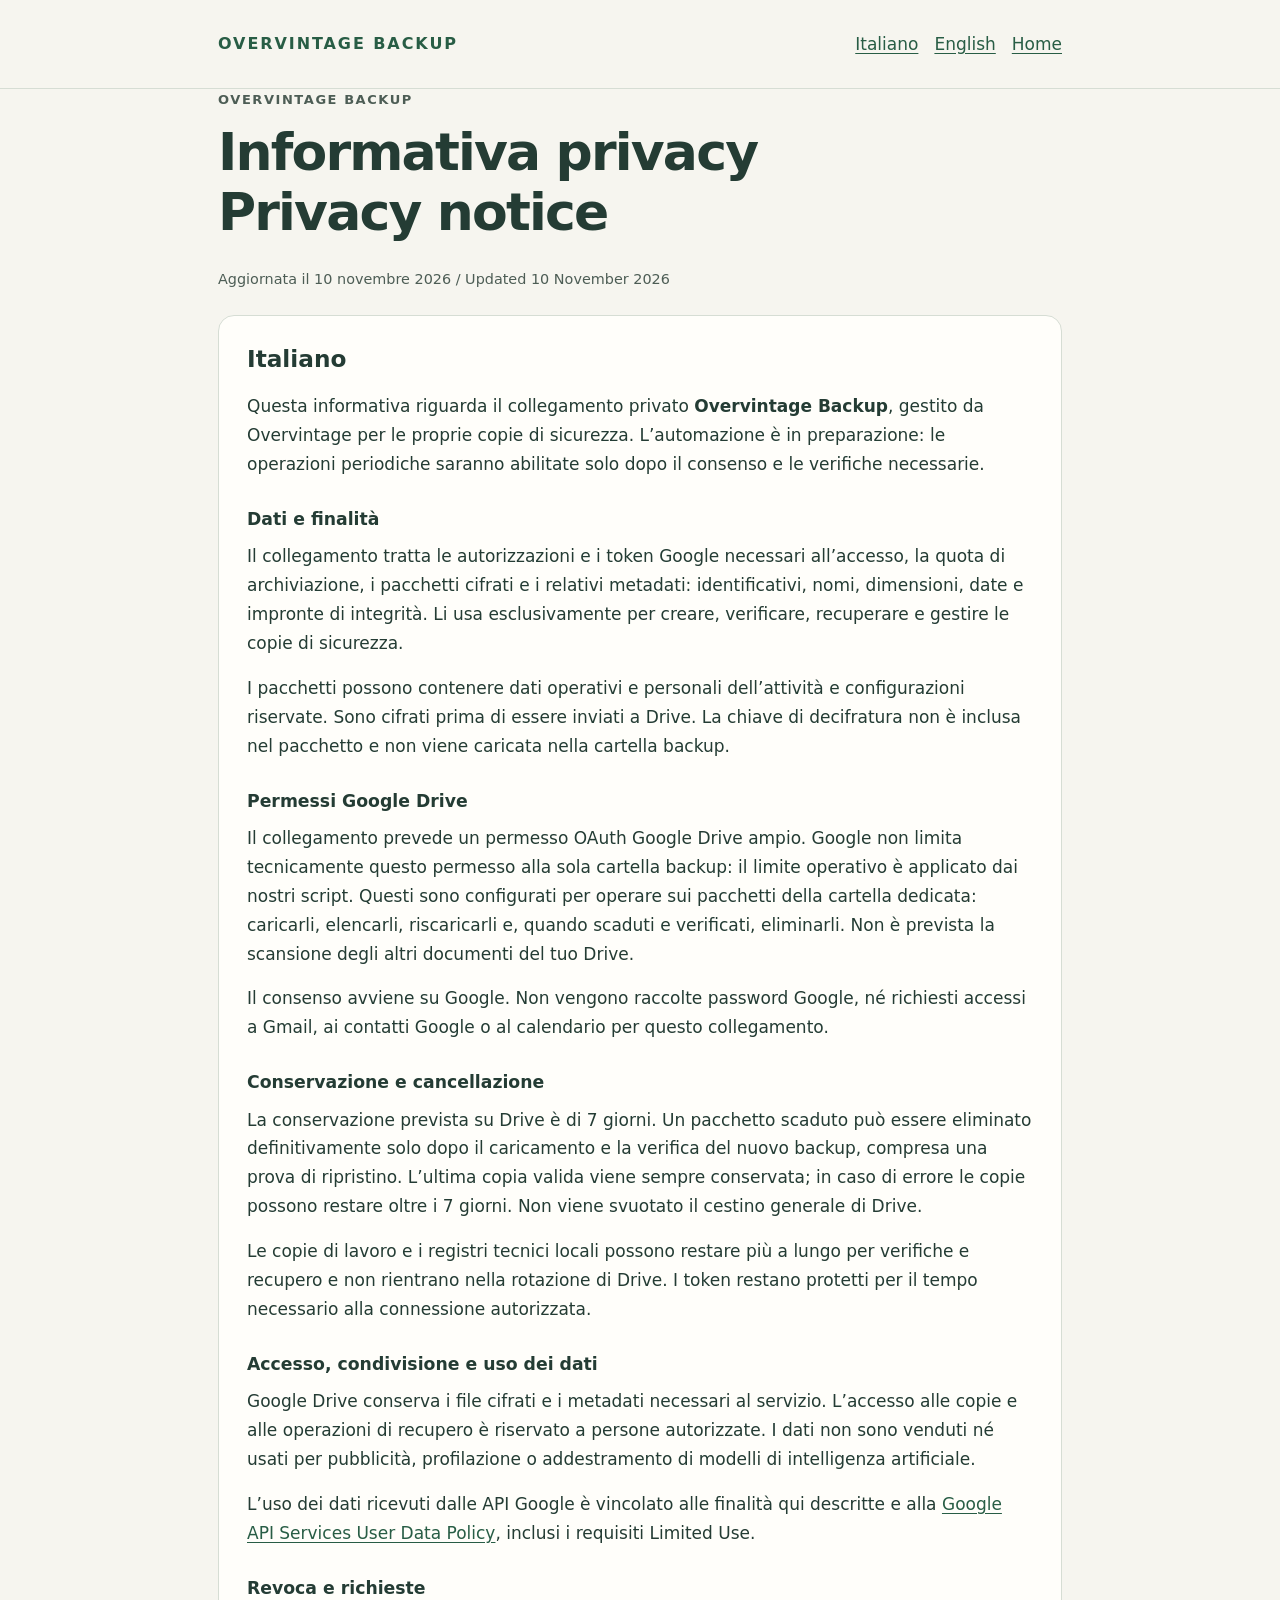
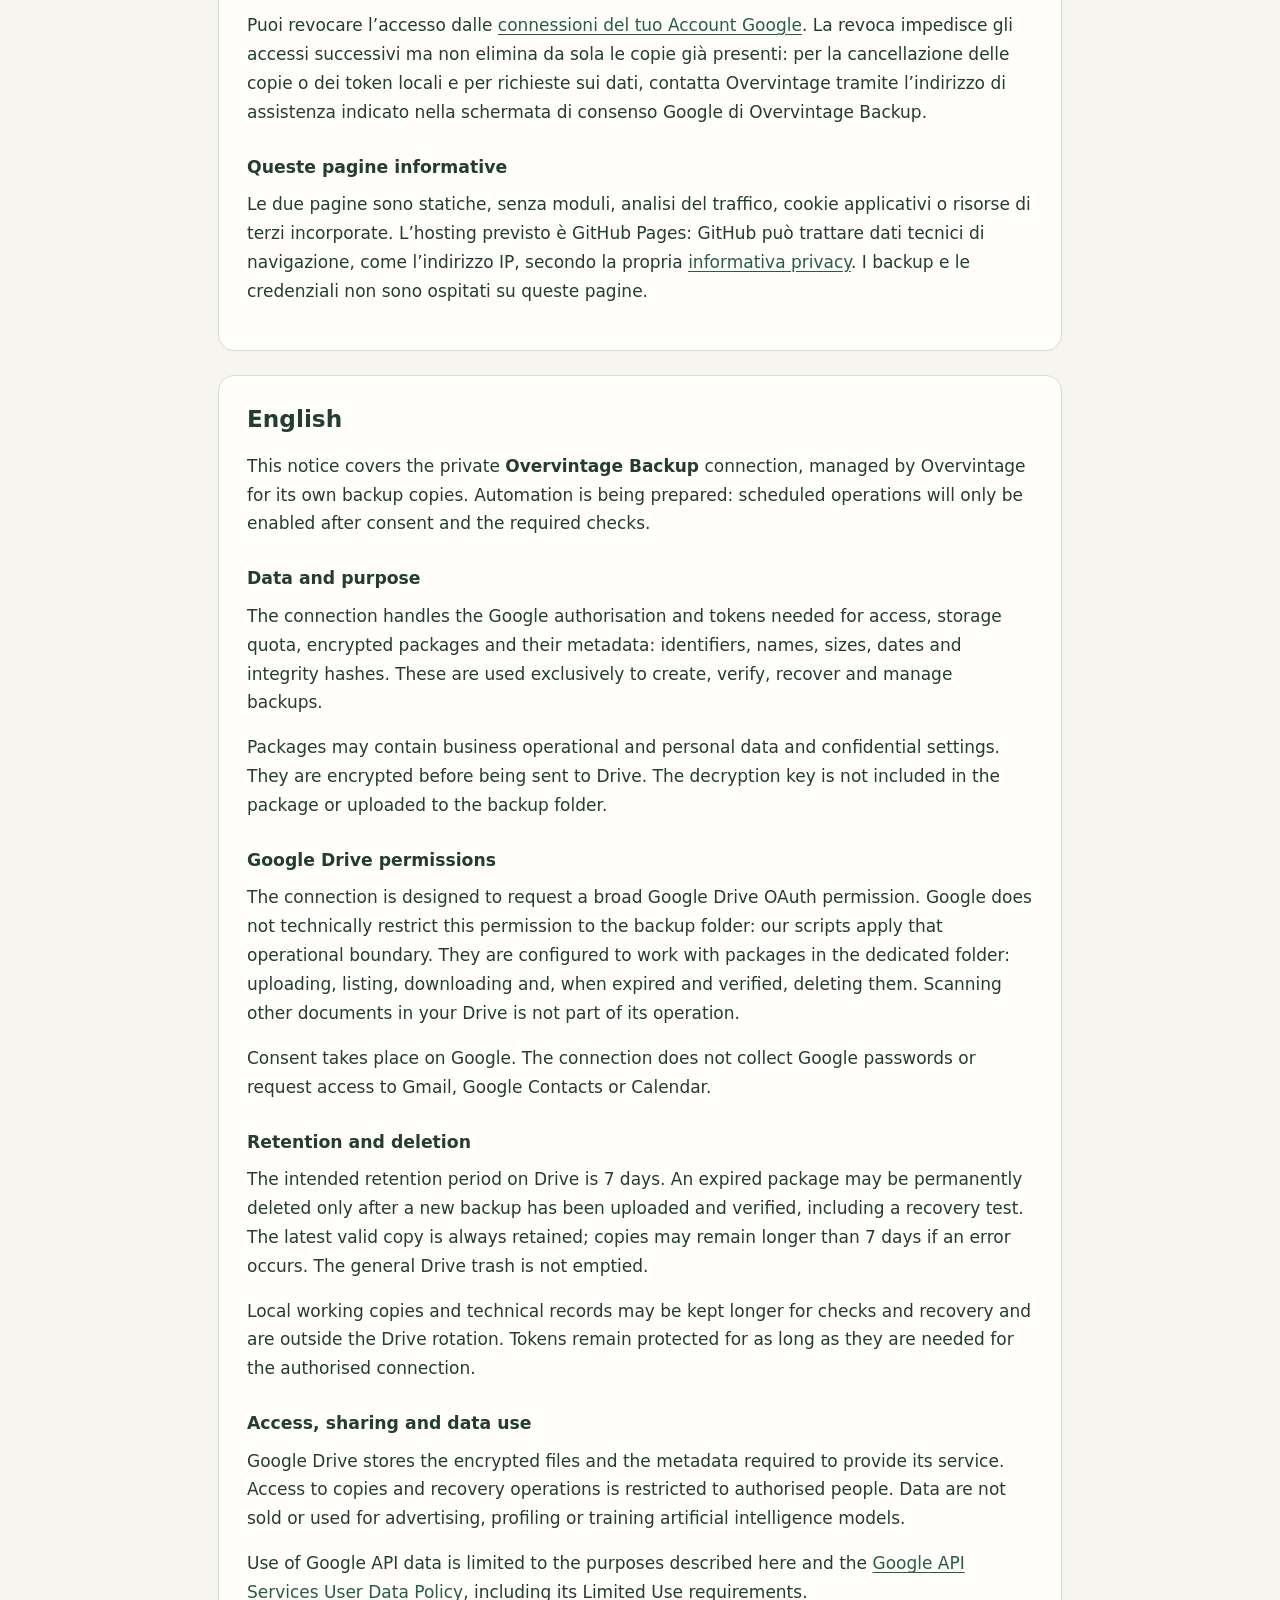
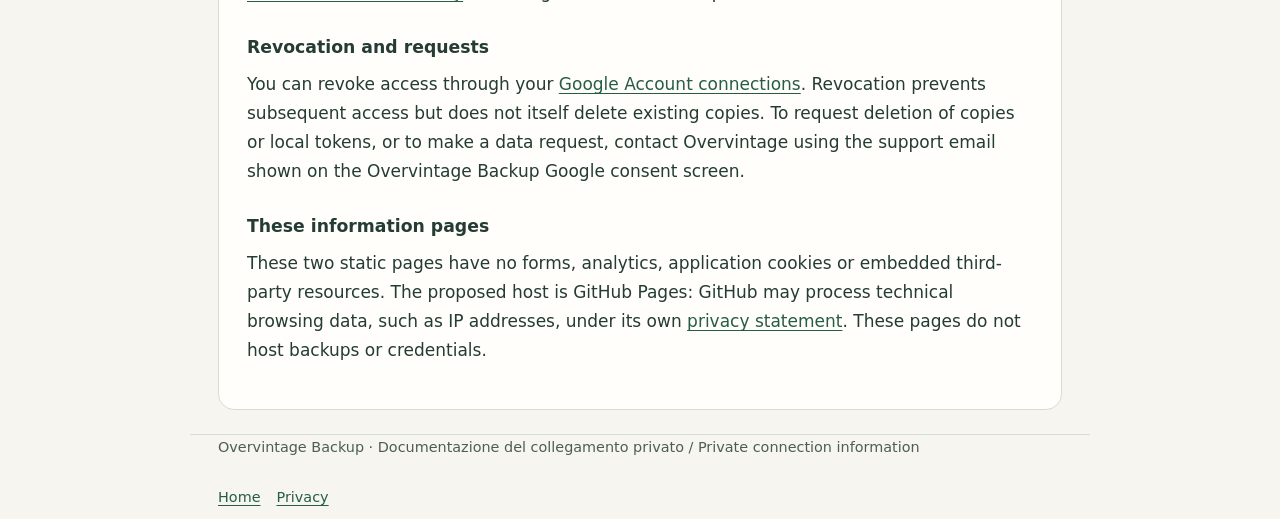
==== privacy.html @ f8765883 "docs: publish static Overvintage Backup information and privacy" ====
<!doctype html>
<html lang="it">
<head>
  <meta charset="utf-8">
  <meta name="viewport" content="width=device-width, initial-scale=1">
  <meta name="robots" content="noindex, follow, noarchive">
  <meta name="referrer" content="no-referrer">
  <meta http-equiv="Content-Security-Policy" content="default-src 'none'; style-src 'self'; img-src 'self'; base-uri 'none'; form-action 'none'">
  <title>Overvintage Backup — informativa privacy / privacy notice</title>
  <meta name="description" content="Informativa sul trattamento dei dati del collegamento privato Overvintage Backup con Google Drive.">
  <link rel="stylesheet" href="styles.css">
</head>
<body>
  <header><div class="wrap top">
    <a class="brand" href="index.html">OVERVINTAGE BACKUP</a>
    <nav aria-label="Lingua / Language"><a href="#it" lang="it">Italiano</a><a href="#en" lang="en">English</a><a href="index.html">Home</a></nav>
  </div></header>
  <main class="wrap">
    <p class="eyebrow">Overvintage Backup</p>
    <h1>Informativa privacy<br><span lang="en">Privacy notice</span></h1>
    <p class="date">Aggiornata il 10 novembre 2026 / Updated 10 November 2026</p>
    <section id="it" lang="it" class="card" aria-labelledby="privacy-it">
      <h2 id="privacy-it">Italiano</h2>
      <p>Questa informativa riguarda il collegamento privato <strong>Overvintage Backup</strong>, gestito da Overvintage per le proprie copie di sicurezza. L’automazione è in preparazione: le operazioni periodiche saranno abilitate solo dopo il consenso e le verifiche necessarie.</p>
      <h3>Dati e finalità</h3>
      <p>Il collegamento tratta le autorizzazioni e i token Google necessari all’accesso, la quota di archiviazione, i pacchetti cifrati e i relativi metadati: identificativi, nomi, dimensioni, date e impronte di integrità. Li usa esclusivamente per creare, verificare, recuperare e gestire le copie di sicurezza.</p>
      <p>I pacchetti possono contenere dati operativi e personali dell’attività e configurazioni riservate. Sono cifrati prima di essere inviati a Drive. La chiave di decifratura non è inclusa nel pacchetto e non viene caricata nella cartella backup.</p>
      <h3>Permessi Google Drive</h3>
      <p>Il collegamento prevede un permesso OAuth Google Drive ampio. Google non limita tecnicamente questo permesso alla sola cartella backup: il limite operativo è applicato dai nostri script. Questi sono configurati per operare sui pacchetti della cartella dedicata: caricarli, elencarli, riscaricarli e, quando scaduti e verificati, eliminarli. Non è prevista la scansione degli altri documenti del tuo Drive.</p>
      <p>Il consenso avviene su Google. Non vengono raccolte password Google, né richiesti accessi a Gmail, ai contatti Google o al calendario per questo collegamento.</p>
      <h3>Conservazione e cancellazione</h3>
      <p>La conservazione prevista su Drive è di 7 giorni. Un pacchetto scaduto può essere eliminato definitivamente solo dopo il caricamento e la verifica del nuovo backup, compresa una prova di ripristino. L’ultima copia valida viene sempre conservata; in caso di errore le copie possono restare oltre i 7 giorni. Non viene svuotato il cestino generale di Drive.</p>
      <p>Le copie di lavoro e i registri tecnici locali possono restare più a lungo per verifiche e recupero e non rientrano nella rotazione di Drive. I token restano protetti per il tempo necessario alla connessione autorizzata.</p>
      <h3>Accesso, condivisione e uso dei dati</h3>
      <p>Google Drive conserva i file cifrati e i metadati necessari al servizio. L’accesso alle copie e alle operazioni di recupero è riservato a persone autorizzate. I dati non sono venduti né usati per pubblicità, profilazione o addestramento di modelli di intelligenza artificiale.</p>
      <p>L’uso dei dati ricevuti dalle API Google è vincolato alle finalità qui descritte e alla <a href="https://developers.google.com/terms/api-services-user-data-policy">Google API Services User Data Policy</a>, inclusi i requisiti Limited Use.</p>
      <h3>Revoca e richieste</h3>
      <p>Puoi revocare l’accesso dalle <a href="https://myaccount.google.com/permissions">connessioni del tuo Account Google</a>. La revoca impedisce gli accessi successivi ma non elimina da sola le copie già presenti: per la cancellazione delle copie o dei token locali e per richieste sui dati, contatta Overvintage tramite l’indirizzo di assistenza indicato nella schermata di consenso Google di Overvintage Backup.</p>
      <h3>Queste pagine informative</h3>
      <p>Le due pagine sono statiche, senza moduli, analisi del traffico, cookie applicativi o risorse di terzi incorporate. L’hosting previsto è GitHub Pages: GitHub può trattare dati tecnici di navigazione, come l’indirizzo IP, secondo la propria <a href="https://docs.github.com/en/site-policy/privacy-policies/github-general-privacy-statement">informativa privacy</a>. I backup e le credenziali non sono ospitati su queste pagine.</p>
    </section>
    <section id="en" lang="en" class="card" aria-labelledby="privacy-en">
      <h2 id="privacy-en">English</h2>
      <p>This notice covers the private <strong>Overvintage Backup</strong> connection, managed by Overvintage for its own backup copies. Automation is being prepared: scheduled operations will only be enabled after consent and the required checks.</p>
      <h3>Data and purpose</h3>
      <p>The connection handles the Google authorisation and tokens needed for access, storage quota, encrypted packages and their metadata: identifiers, names, sizes, dates and integrity hashes. These are used exclusively to create, verify, recover and manage backups.</p>
      <p>Packages may contain business operational and personal data and confidential settings. They are encrypted before being sent to Drive. The decryption key is not included in the package or uploaded to the backup folder.</p>
      <h3>Google Drive permissions</h3>
      <p>The connection is designed to request a broad Google Drive OAuth permission. Google does not technically restrict this permission to the backup folder: our scripts apply that operational boundary. They are configured to work with packages in the dedicated folder: uploading, listing, downloading and, when expired and verified, deleting them. Scanning other documents in your Drive is not part of its operation.</p>
      <p>Consent takes place on Google. The connection does not collect Google passwords or request access to Gmail, Google Contacts or Calendar.</p>
      <h3>Retention and deletion</h3>
      <p>The intended retention period on Drive is 7 days. An expired package may be permanently deleted only after a new backup has been uploaded and verified, including a recovery test. The latest valid copy is always retained; copies may remain longer than 7 days if an error occurs. The general Drive trash is not emptied.</p>
      <p>Local working copies and technical records may be kept longer for checks and recovery and are outside the Drive rotation. Tokens remain protected for as long as they are needed for the authorised connection.</p>
      <h3>Access, sharing and data use</h3>
      <p>Google Drive stores the encrypted files and the metadata required to provide its service. Access to copies and recovery operations is restricted to authorised people. Data are not sold or used for advertising, profiling or training artificial intelligence models.</p>
      <p>Use of Google API data is limited to the purposes described here and the <a href="https://developers.google.com/terms/api-services-user-data-policy">Google API Services User Data Policy</a>, including its Limited Use requirements.</p>
      <h3>Revocation and requests</h3>
      <p>You can revoke access through your <a href="https://myaccount.google.com/permissions">Google Account connections</a>. Revocation prevents subsequent access but does not itself delete existing copies. To request deletion of copies or local tokens, or to make a data request, contact Overvintage using the support email shown on the Overvintage Backup Google consent screen.</p>
      <h3>These information pages</h3>
      <p>These two static pages have no forms, analytics, application cookies or embedded third-party resources. The proposed host is GitHub Pages: GitHub may process technical browsing data, such as IP addresses, under its own <a href="https://docs.github.com/en/site-policy/privacy-policies/github-general-privacy-statement">privacy statement</a>. These pages do not host backups or credentials.</p>
    </section>
  </main>
  <footer class="wrap"><p>Overvintage Backup · Documentazione del collegamento privato / Private connection information</p>
    <nav aria-label="Documenti / Documents"><a href="index.html">Home</a><a href="privacy.html">Privacy</a></nav>
  </footer>
</body>
</html>
---- styles.css ----
:root { color-scheme: light; --paper:#f6f5ef; --card:#fffefa; --ink:#243c34; --muted:#4d5d55; --line:#d6ddd4; --accent:#285d45; }
* { box-sizing:border-box; }
html { scroll-padding-top:1rem; }
body { margin:0; background:var(--paper); color:var(--ink); font-family:system-ui,-apple-system,"Segoe UI",sans-serif; font-size:17px; line-height:1.7; }
a { color:var(--accent); text-underline-offset:.2em; overflow-wrap:anywhere; }
a:hover { text-decoration-thickness:2px; }
a:focus-visible { outline:3px solid var(--accent); outline-offset:4px; border-radius:3px; }
.wrap { max-width:900px; padding:0 28px; margin:auto; }
header { border-bottom:1px solid var(--line); }
.top { display:flex; gap:1rem; align-items:center; justify-content:space-between; padding-block:22px; flex-wrap:wrap; }
.brand { font-weight:750; font-size:16px; letter-spacing:.12em; text-decoration:none; }
nav { display:flex; gap:1rem; flex-wrap:wrap; align-items:center; }
nav a { display:inline-flex; align-items:center; min-height:44px; }
main { padding-block:42px 28px; }
.eyebrow { font-size:13px; text-transform:uppercase; letter-spacing:.12em; font-weight:700; color:var(--muted); margin:0 0 12px; }
h1 { font-size:clamp(2rem,6vw,3.25rem); line-height:1.15; letter-spacing:-.035em; margin:0 0 24px; overflow-wrap:break-word; }
h2 { font-size:1.45rem; line-height:1.3; margin:0 0 18px; }
h3 { font-size:1.08rem; margin:26px 0 8px; }
p { margin:0 0 16px; }
.lead { font-size:1.18rem; }
.card { background:var(--card); border:1px solid var(--line); border-radius:16px; padding:28px; margin:24px 0; }
section:target { scroll-margin-top:24px; }
.notice { border-left:3px solid var(--accent); padding-left:18px; color:var(--muted); }
ul { padding-left:1.35rem; margin:0 0 18px; }
li { margin-bottom:8px; }
.action { display:inline-flex; align-items:center; min-height:44px; font-weight:650; }
.date,footer { color:var(--muted); font-size:.9rem; }
footer { border-top:1px solid var(--line); padding-block:24px 36px; margin-top:20px; }
@media(max-width:520px) { .wrap { padding-inline:18px; } .card { padding:22px 18px; border-radius:12px; } main { padding-top:30px; } nav { gap:14px; } }
@media print { body { background:white; color:black; font-size:11pt; } .wrap { max-width:none; } header nav { display:none; } .card { border:0; padding:0; } a { color:inherit; } }
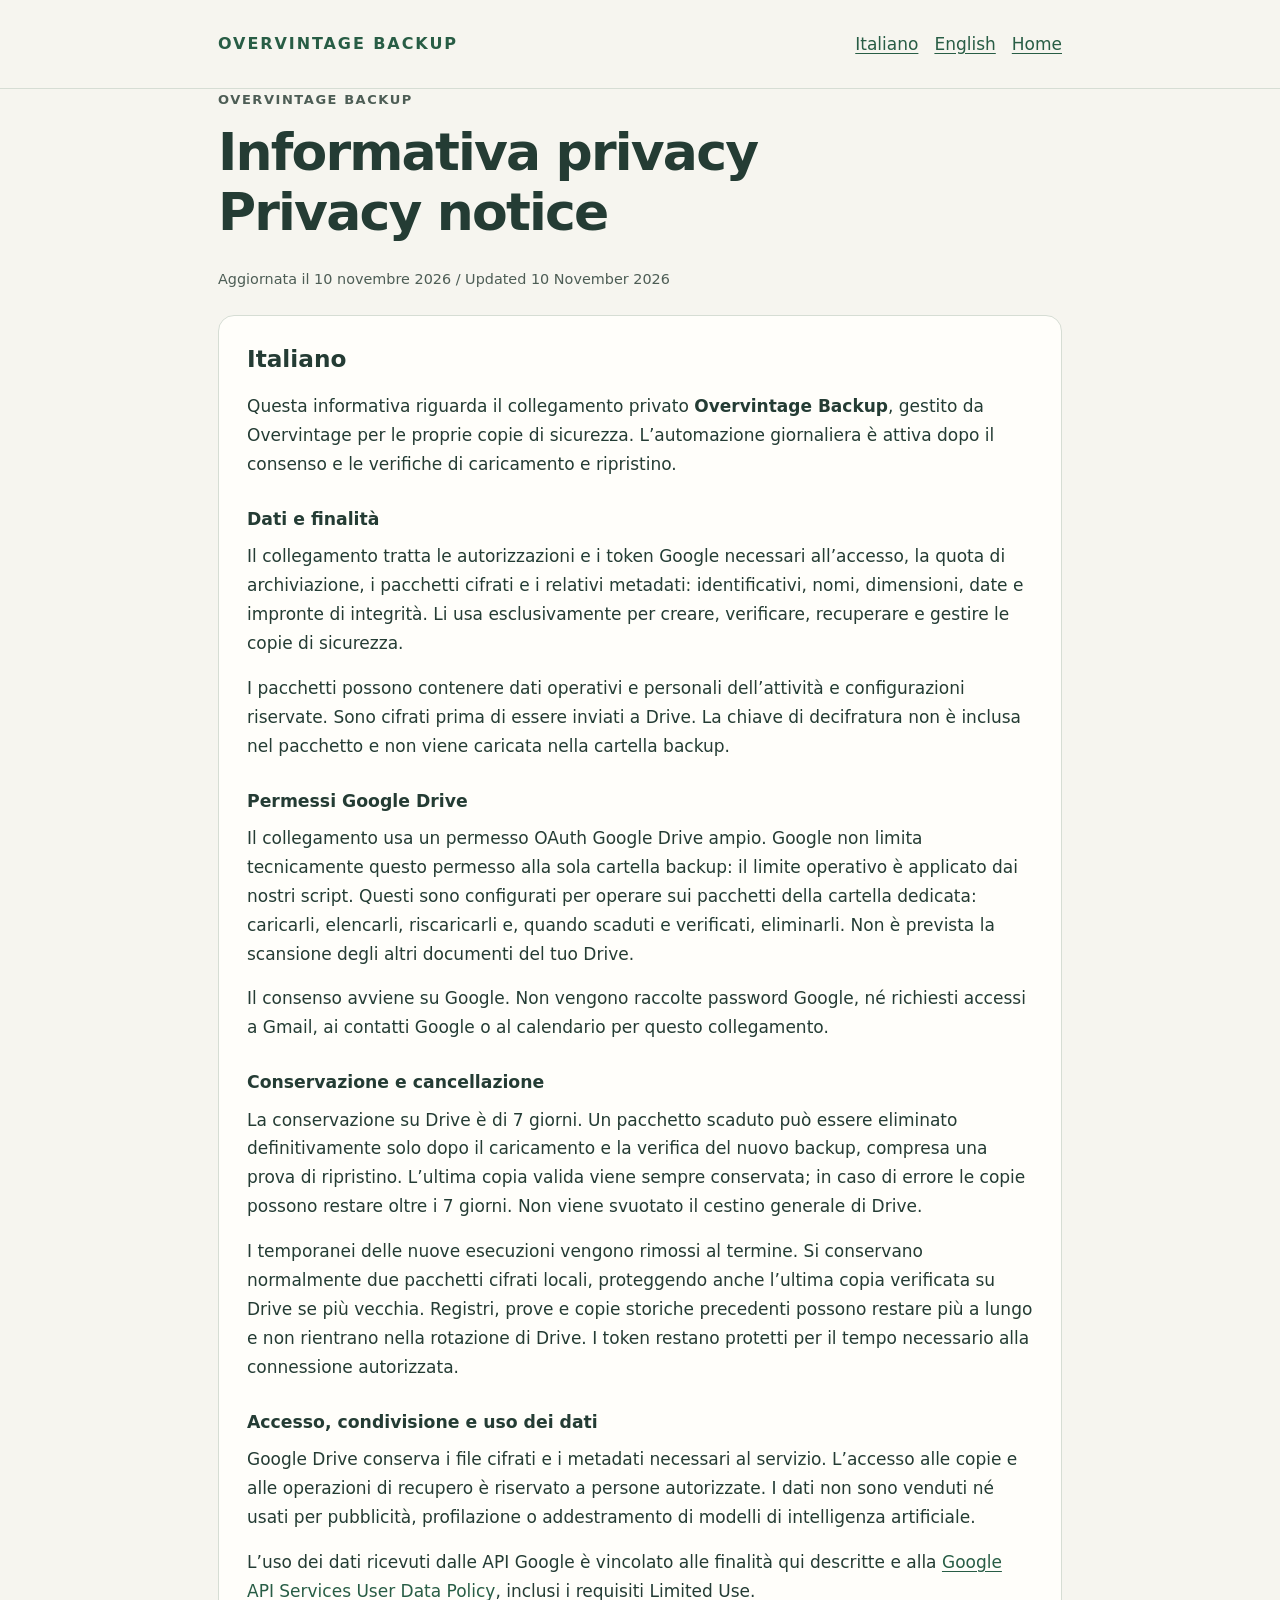
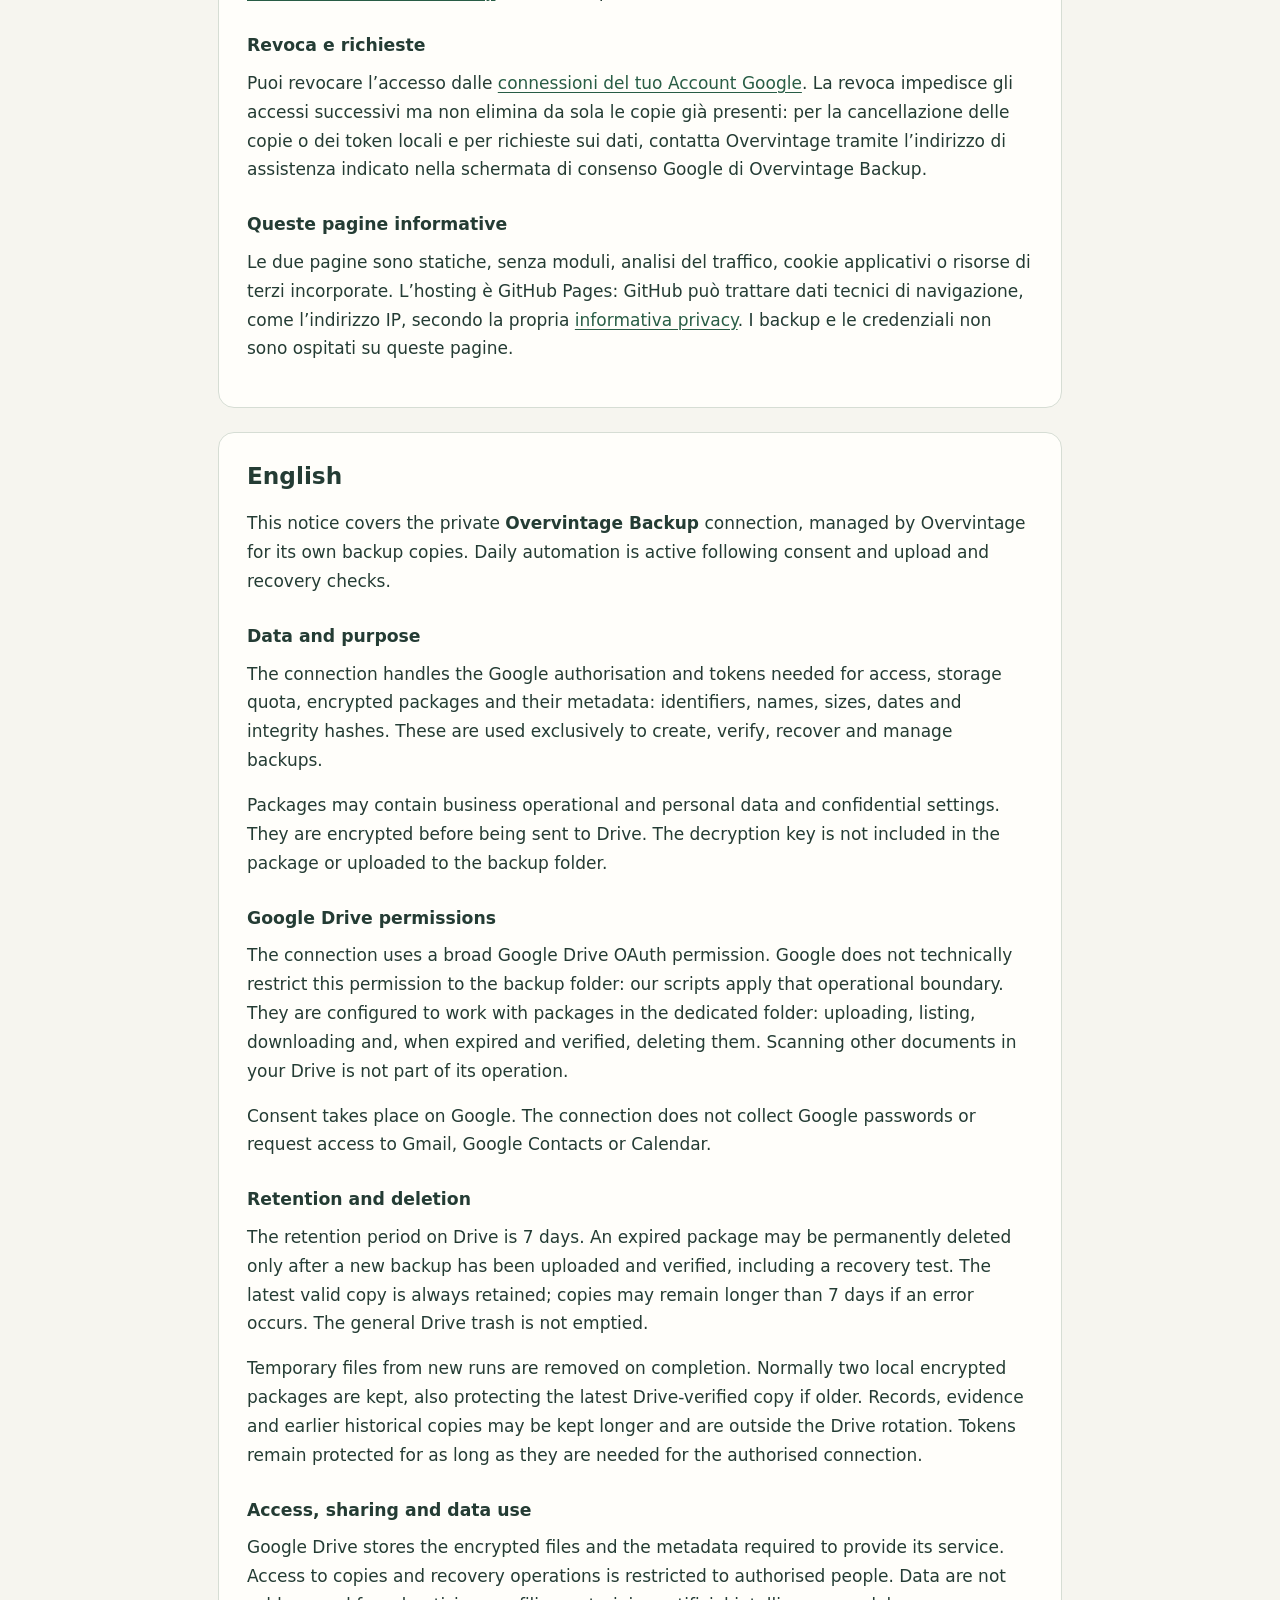
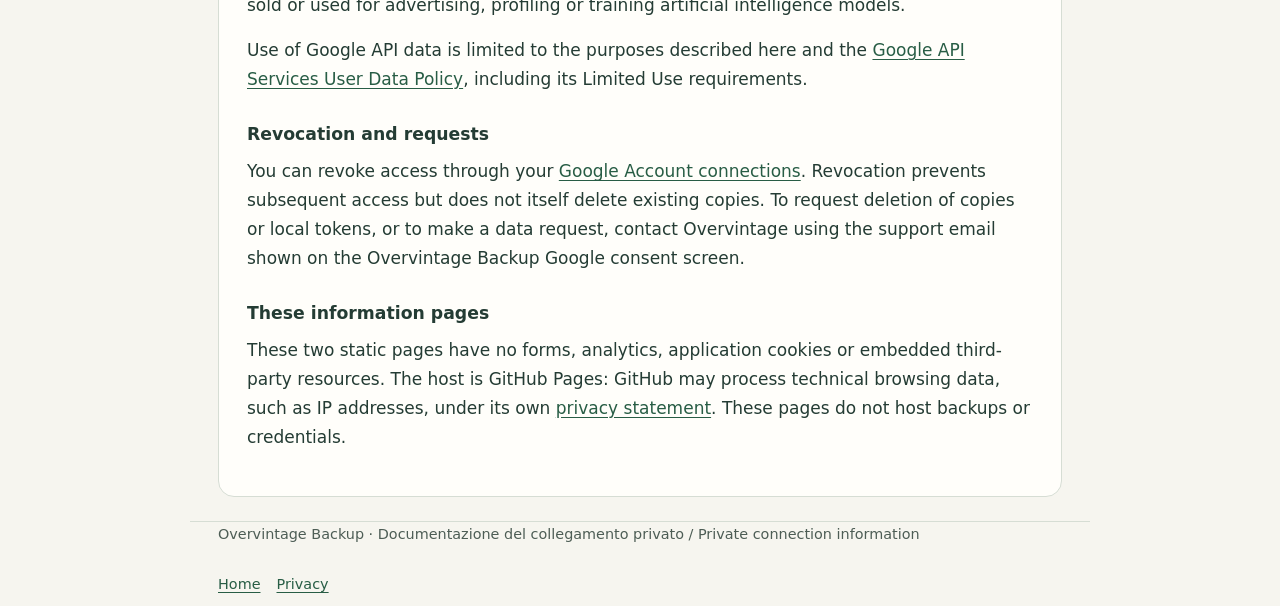
==== commit de3bf938: "docs: reflect active backup automation and bounded local retention" ====
--- a/privacy.html
+++ b/privacy.html
@@ -21,43 +21,43 @@
     <p class="date">Aggiornata il 10 novembre 2026 / Updated 10 November 2026</p>
     <section id="it" lang="it" class="card" aria-labelledby="privacy-it">
       <h2 id="privacy-it">Italiano</h2>
-      <p>Questa informativa riguarda il collegamento privato <strong>Overvintage Backup</strong>, gestito da Overvintage per le proprie copie di sicurezza. L’automazione è in preparazione: le operazioni periodiche saranno abilitate solo dopo il consenso e le verifiche necessarie.</p>
+      <p>Questa informativa riguarda il collegamento privato <strong>Overvintage Backup</strong>, gestito da Overvintage per le proprie copie di sicurezza. L’automazione giornaliera è attiva dopo il consenso e le verifiche di caricamento e ripristino.</p>
       <h3>Dati e finalità</h3>
       <p>Il collegamento tratta le autorizzazioni e i token Google necessari all’accesso, la quota di archiviazione, i pacchetti cifrati e i relativi metadati: identificativi, nomi, dimensioni, date e impronte di integrità. Li usa esclusivamente per creare, verificare, recuperare e gestire le copie di sicurezza.</p>
       <p>I pacchetti possono contenere dati operativi e personali dell’attività e configurazioni riservate. Sono cifrati prima di essere inviati a Drive. La chiave di decifratura non è inclusa nel pacchetto e non viene caricata nella cartella backup.</p>
       <h3>Permessi Google Drive</h3>
-      <p>Il collegamento prevede un permesso OAuth Google Drive ampio. Google non limita tecnicamente questo permesso alla sola cartella backup: il limite operativo è applicato dai nostri script. Questi sono configurati per operare sui pacchetti della cartella dedicata: caricarli, elencarli, riscaricarli e, quando scaduti e verificati, eliminarli. Non è prevista la scansione degli altri documenti del tuo Drive.</p>
+      <p>Il collegamento usa un permesso OAuth Google Drive ampio. Google non limita tecnicamente questo permesso alla sola cartella backup: il limite operativo è applicato dai nostri script. Questi sono configurati per operare sui pacchetti della cartella dedicata: caricarli, elencarli, riscaricarli e, quando scaduti e verificati, eliminarli. Non è prevista la scansione degli altri documenti del tuo Drive.</p>
       <p>Il consenso avviene su Google. Non vengono raccolte password Google, né richiesti accessi a Gmail, ai contatti Google o al calendario per questo collegamento.</p>
       <h3>Conservazione e cancellazione</h3>
-      <p>La conservazione prevista su Drive è di 7 giorni. Un pacchetto scaduto può essere eliminato definitivamente solo dopo il caricamento e la verifica del nuovo backup, compresa una prova di ripristino. L’ultima copia valida viene sempre conservata; in caso di errore le copie possono restare oltre i 7 giorni. Non viene svuotato il cestino generale di Drive.</p>
-      <p>Le copie di lavoro e i registri tecnici locali possono restare più a lungo per verifiche e recupero e non rientrano nella rotazione di Drive. I token restano protetti per il tempo necessario alla connessione autorizzata.</p>
+      <p>La conservazione su Drive è di 7 giorni. Un pacchetto scaduto può essere eliminato definitivamente solo dopo il caricamento e la verifica del nuovo backup, compresa una prova di ripristino. L’ultima copia valida viene sempre conservata; in caso di errore le copie possono restare oltre i 7 giorni. Non viene svuotato il cestino generale di Drive.</p>
+      <p>I temporanei delle nuove esecuzioni vengono rimossi al termine. Si conservano normalmente due pacchetti cifrati locali, proteggendo anche l’ultima copia verificata su Drive se più vecchia. Registri, prove e copie storiche precedenti possono restare più a lungo e non rientrano nella rotazione di Drive. I token restano protetti per il tempo necessario alla connessione autorizzata.</p>
       <h3>Accesso, condivisione e uso dei dati</h3>
       <p>Google Drive conserva i file cifrati e i metadati necessari al servizio. L’accesso alle copie e alle operazioni di recupero è riservato a persone autorizzate. I dati non sono venduti né usati per pubblicità, profilazione o addestramento di modelli di intelligenza artificiale.</p>
       <p>L’uso dei dati ricevuti dalle API Google è vincolato alle finalità qui descritte e alla <a href="https://developers.google.com/terms/api-services-user-data-policy">Google API Services User Data Policy</a>, inclusi i requisiti Limited Use.</p>
       <h3>Revoca e richieste</h3>
       <p>Puoi revocare l’accesso dalle <a href="https://myaccount.google.com/permissions">connessioni del tuo Account Google</a>. La revoca impedisce gli accessi successivi ma non elimina da sola le copie già presenti: per la cancellazione delle copie o dei token locali e per richieste sui dati, contatta Overvintage tramite l’indirizzo di assistenza indicato nella schermata di consenso Google di Overvintage Backup.</p>
       <h3>Queste pagine informative</h3>
-      <p>Le due pagine sono statiche, senza moduli, analisi del traffico, cookie applicativi o risorse di terzi incorporate. L’hosting previsto è GitHub Pages: GitHub può trattare dati tecnici di navigazione, come l’indirizzo IP, secondo la propria <a href="https://docs.github.com/en/site-policy/privacy-policies/github-general-privacy-statement">informativa privacy</a>. I backup e le credenziali non sono ospitati su queste pagine.</p>
+      <p>Le due pagine sono statiche, senza moduli, analisi del traffico, cookie applicativi o risorse di terzi incorporate. L’hosting è GitHub Pages: GitHub può trattare dati tecnici di navigazione, come l’indirizzo IP, secondo la propria <a href="https://docs.github.com/en/site-policy/privacy-policies/github-general-privacy-statement">informativa privacy</a>. I backup e le credenziali non sono ospitati su queste pagine.</p>
     </section>
     <section id="en" lang="en" class="card" aria-labelledby="privacy-en">
       <h2 id="privacy-en">English</h2>
-      <p>This notice covers the private <strong>Overvintage Backup</strong> connection, managed by Overvintage for its own backup copies. Automation is being prepared: scheduled operations will only be enabled after consent and the required checks.</p>
+      <p>This notice covers the private <strong>Overvintage Backup</strong> connection, managed by Overvintage for its own backup copies. Daily automation is active following consent and upload and recovery checks.</p>
       <h3>Data and purpose</h3>
       <p>The connection handles the Google authorisation and tokens needed for access, storage quota, encrypted packages and their metadata: identifiers, names, sizes, dates and integrity hashes. These are used exclusively to create, verify, recover and manage backups.</p>
       <p>Packages may contain business operational and personal data and confidential settings. They are encrypted before being sent to Drive. The decryption key is not included in the package or uploaded to the backup folder.</p>
       <h3>Google Drive permissions</h3>
-      <p>The connection is designed to request a broad Google Drive OAuth permission. Google does not technically restrict this permission to the backup folder: our scripts apply that operational boundary. They are configured to work with packages in the dedicated folder: uploading, listing, downloading and, when expired and verified, deleting them. Scanning other documents in your Drive is not part of its operation.</p>
+      <p>The connection uses a broad Google Drive OAuth permission. Google does not technically restrict this permission to the backup folder: our scripts apply that operational boundary. They are configured to work with packages in the dedicated folder: uploading, listing, downloading and, when expired and verified, deleting them. Scanning other documents in your Drive is not part of its operation.</p>
       <p>Consent takes place on Google. The connection does not collect Google passwords or request access to Gmail, Google Contacts or Calendar.</p>
       <h3>Retention and deletion</h3>
-      <p>The intended retention period on Drive is 7 days. An expired package may be permanently deleted only after a new backup has been uploaded and verified, including a recovery test. The latest valid copy is always retained; copies may remain longer than 7 days if an error occurs. The general Drive trash is not emptied.</p>
-      <p>Local working copies and technical records may be kept longer for checks and recovery and are outside the Drive rotation. Tokens remain protected for as long as they are needed for the authorised connection.</p>
+      <p>The retention period on Drive is 7 days. An expired package may be permanently deleted only after a new backup has been uploaded and verified, including a recovery test. The latest valid copy is always retained; copies may remain longer than 7 days if an error occurs. The general Drive trash is not emptied.</p>
+      <p>Temporary files from new runs are removed on completion. Normally two local encrypted packages are kept, also protecting the latest Drive-verified copy if older. Records, evidence and earlier historical copies may be kept longer and are outside the Drive rotation. Tokens remain protected for as long as they are needed for the authorised connection.</p>
       <h3>Access, sharing and data use</h3>
       <p>Google Drive stores the encrypted files and the metadata required to provide its service. Access to copies and recovery operations is restricted to authorised people. Data are not sold or used for advertising, profiling or training artificial intelligence models.</p>
       <p>Use of Google API data is limited to the purposes described here and the <a href="https://developers.google.com/terms/api-services-user-data-policy">Google API Services User Data Policy</a>, including its Limited Use requirements.</p>
       <h3>Revocation and requests</h3>
       <p>You can revoke access through your <a href="https://myaccount.google.com/permissions">Google Account connections</a>. Revocation prevents subsequent access but does not itself delete existing copies. To request deletion of copies or local tokens, or to make a data request, contact Overvintage using the support email shown on the Overvintage Backup Google consent screen.</p>
       <h3>These information pages</h3>
-      <p>These two static pages have no forms, analytics, application cookies or embedded third-party resources. The proposed host is GitHub Pages: GitHub may process technical browsing data, such as IP addresses, under its own <a href="https://docs.github.com/en/site-policy/privacy-policies/github-general-privacy-statement">privacy statement</a>. These pages do not host backups or credentials.</p>
+      <p>These two static pages have no forms, analytics, application cookies or embedded third-party resources. The host is GitHub Pages: GitHub may process technical browsing data, such as IP addresses, under its own <a href="https://docs.github.com/en/site-policy/privacy-policies/github-general-privacy-statement">privacy statement</a>. These pages do not host backups or credentials.</p>
     </section>
   </main>
   <footer class="wrap"><p>Overvintage Backup · Documentazione del collegamento privato / Private connection information</p>
